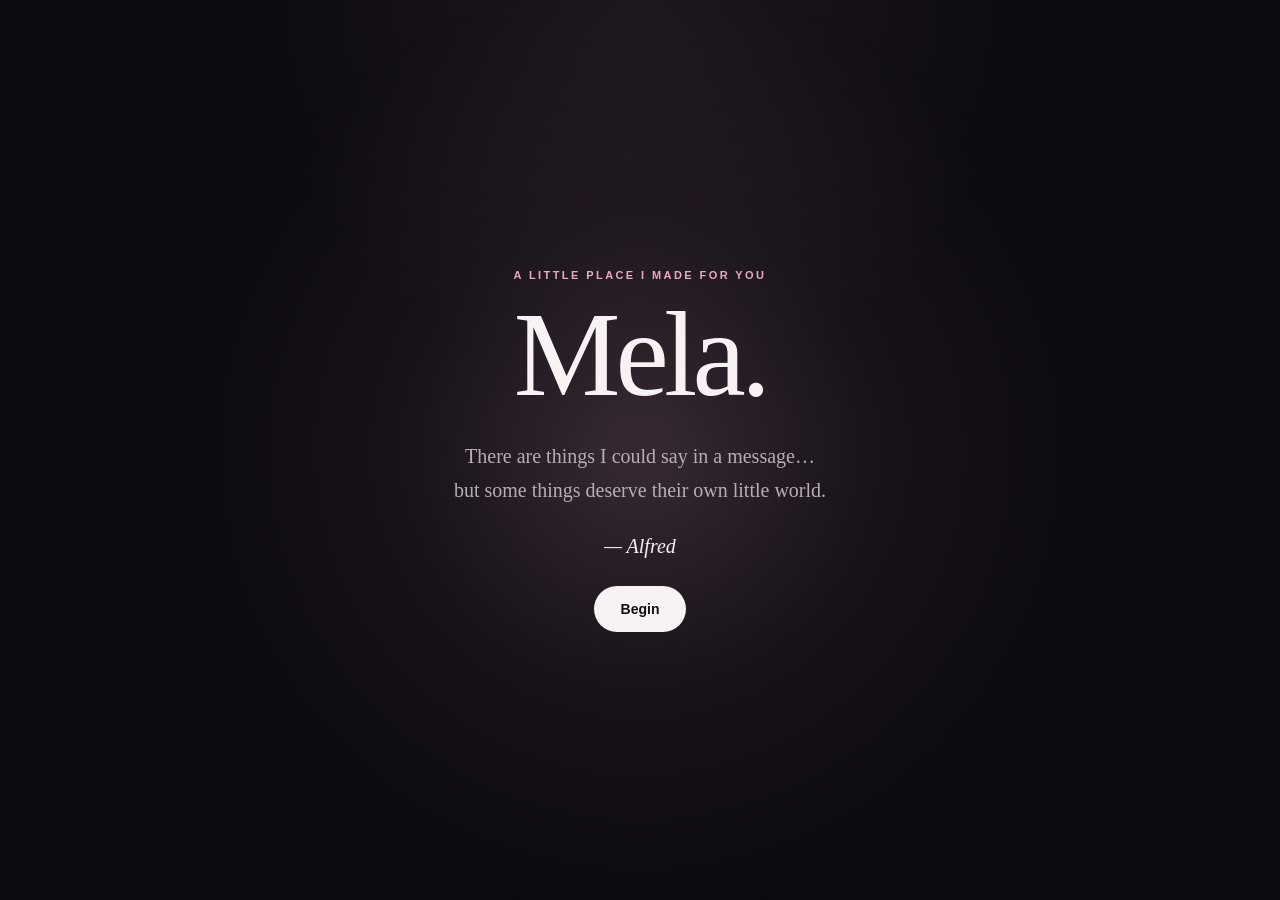
==== index.html @ 65b45f45 "Enhance index.html with meta tags and viewport settings Added additional meta tags for mobile web ap" ====
<!doctype html>
<html lang="en">
<head>
 <head>
  <meta charset="UTF-8" />

  <meta
    name="viewport"
    content="width=device-width, initial-scale=1.0, viewport-fit=cover"
  />

  <meta name="theme-color" content="#0d0b10" />

  <meta
    name="description"
    content="A little world made especially for Mela."
  />

  <meta name="mobile-web-app-capable" content="yes" />

  <meta
    name="apple-mobile-web-app-capable"
    content="yes"
  />

  <meta
    name="apple-mobile-web-app-status-bar-style"
    content="black-translucent"
  />

  <meta
    name="apple-mobile-web-app-title"
    content="TATTOO ❤️"
  />

  <meta
    name="application-name"
    content="TATTOO ❤️"
  />

  <link rel="manifest" href="manifest.json" />

  <link
    rel="icon"
    type="image/svg+xml"
    href="icon.svg"
  />

  <link
    rel="apple-touch-icon"
    href="icon.svg"
  />

  <title>TATTOO — for Mela</title>

  <link rel="stylesheet" href="style.css" />
</head>
</head>

<body>
  <div id="app">

    <!-- OPENING -->
    <section class="screen opening active" id="opening">
      <div class="glow"></div>

      <div class="opening-content">
        <p class="eyebrow">A little place I made for you</p>

        <h1>Mela.</h1>

        <p class="sweet">
          There are things I could say in a message…<br>
          but some things deserve their own little world.
        </p>

        <p class="signature">— Alfred</p>

        <button class="primary" id="beginBtn">Begin</button>
      </div>
    </section>


    <!-- STORY -->
    <main class="story" id="story" aria-hidden="true">

      <header class="topbar">
        <button class="icon-btn" id="homeBtn" aria-label="Back to opening">⌂</button>

        <span id="chapterLabel">Chapter 01</span>

        <button class="icon-btn" id="musicBtn" aria-label="Toggle music">♫</button>
      </header>

      <div class="progress">
        <span id="progressBar"></span>
      </div>


      <!-- CHAPTER 1 -->
      <section class="chapter active" data-index="0">
        <p class="eyebrow">Chapter 01</p>

        <h2>The beginning.</h2>

        <p>
          Some stories don't arrive with a warning.
          They simply become part of you before you realise
          how much they matter.
        </p>

        <div class="media-card">
          <img
            src="media/IMG_8884.jpeg"
            alt="A memory of Mela"
          />
        </div>

        <p class="media-caption">
          And somehow, this became part of my story.
        </p>
      </section>


      <!-- CHAPTER 2 -->
      <section class="chapter" data-index="1">
        <p class="eyebrow">Chapter 02</p>

        <h2>The little things.</h2>

        <p>
          It's the small moments that stay:
          the conversations, the laughs, the looks,
          and all the ordinary moments that somehow became special.
        </p>

        <div class="media-card">
          <img
            src="media/c1cf6e0f-3262-482b-9db9-1574b2c92e5d.jpeg"
            alt="Another memory of Mela"
          />
        </div>

        <p class="media-caption">
          Little moments. Big memories.
        </p>
      </section>


      <!-- CHAPTER 3 -->
      <section class="chapter" data-index="2">
        <p class="eyebrow">Chapter 03</p>

        <h2>Us.</h2>

        <p>
          Not perfect. Not always easy.
          Just real — and worth remembering.
        </p>

        <div class="media-card video-card">
          <video
            controls
            playsinline
            preload="metadata"
          >
            <source
  src="media/6F8C5336-33B2-4CD9-A7C4-6F1FE5FA0312.mp4"
  type="video/mp4"
/>
            Your browser does not support this video.
          </video>
        </div>

        <p class="media-caption">
          One more memory I never want to forget.
        </p>
      </section>


      <!-- CHAPTER 4 -->
      <section class="chapter" data-index="3">
        <p class="eyebrow">Chapter 04</p>

        <h2>What I want you to know.</h2>

        <p>
          You matter to me in ways that are difficult
          to fit into a screen.
          This little world is my way of making space for those words.
        </p>

        <div class="media-card video-card">
          <video
            controls
            playsinline
            preload="metadata"
          >
            <source
              src="media/copy_B7E86F70-ED63-4426-9A21-75A2BD85EF15.mov"
              type="video/quicktime"
            />
            Your browser does not support this video.
          </video>
        </div>
      </section>


      <!-- CHAPTER 5 -->
      <section class="chapter" data-index="4">
        <p class="eyebrow">Chapter 05</p>

        <h2>Still writing.</h2>

        <p>
          Maybe the best part is that the story isn't finished.
          There are still places to go, memories to make,
          and pages we haven't written.
        </p>

        <div class="media-stack">

          <div class="media-card video-card">
            <video
              controls
              playsinline
              preload="metadata"
            >
              <source
                src="media/fc272acb-c472-45c8-a748-3d5944e8c52e.mov"
                type="video/quicktime"
              />
              Your browser does not support this video.
            </video>
          </div>

          <div class="media-card video-card">
            <video
              controls
              playsinline
              preload="metadata"
            >
              <source
                src="media/filtered-2BC15C3E-9666-4DD9-9D1D-4308159D99EE.mov"
                type="video/quicktime"
              />
              Your browser does not support this video.
            </video>
          </div>

        </div>
      </section>


      <!-- LETTER -->
      <section class="chapter final" data-index="5">
        <p class="eyebrow">A letter</p>

        <h2>For Mela.</h2>

        <p>
          Thank you for being part of my story.
          Whatever the next pages look like,
          I will always be grateful for the moments
          that brought us here.
        </p>

        <div class="media-card video-card">
          <video
            controls
            playsinline
            preload="metadata"
          >
            <source
              src="media/filtered-40A0EFE6-1B3F-4306-94A2-9279CDBC20FC.mov"
              type="video/quicktime"
            />
            Your browser does not support this video.
          </video>
        </div>

        <p class="signature">
          Love,<br>
          Alfred
        </p>
      </section>


      <!-- OPEN WHEN -->
      <section class="chapter open-when-chapter">

  <div class="chapter-intro">
    <p class="eyebrow">A little something for you</p>

    <h2>Open When…</h2>

    <p class="chapter-description">
      Little letters for the moments when you need me.
    </p>
  </div>

  <div class="when-list">

    <button
      class="when-card"
      type="button"
      data-message="When you miss me"
    >
      <span class="envelope-icon" aria-hidden="true">
        <span class="envelope-flap"></span>
      </span>

      <span class="when-card-content">
        <span class="when-card-label">Open when…</span>

        <strong>When you miss me</strong>

        <small>
          Open when you’re missing me.
        </small>
      </span>

      <span class="when-card-arrow" aria-hidden="true">→</span>
    </button>


    <button
      class="when-card"
      type="button"
      data-message="When you're having a hard day"
    >
      <span class="envelope-icon" aria-hidden="true">
        <span class="envelope-flap"></span>
      </span>

      <span class="when-card-content">
        <span class="when-card-label">Open when…</span>

        <strong>When you're having a hard day</strong>

        <small>
          Open when today feels a little too heavy.
        </small>
      </span>

      <span class="when-card-arrow" aria-hidden="true">→</span>
    </button>


    <button
      class="when-card"
      type="button"
      data-message="When you need a smile"
    >
      <span class="envelope-icon" aria-hidden="true">
        <span class="envelope-flap"></span>
      </span>

      <span class="when-card-content">
        <span class="when-card-label">Open when…</span>

        <strong>When you need a smile</strong>

        <small>
          Open when you need a little smile.
        </small>
      </span>

      <span class="when-card-arrow" aria-hidden="true">→</span>
    </button>

  </div>

</section>

      <!-- NAVIGATION -->
      <nav class="nav-controls">

        <button class="secondary" id="prevBtn">
          Back
        </button>

        <button class="primary small" id="nextBtn">
          Next
        </button>

      </nav>

    </main>


    <!-- MUSIC -->
    <audio id="song" preload="metadata" loop></audio>
<div class="modal" id="whenModal" aria-hidden="true">
  <div class="modal-inner" role="dialog" aria-modal="true" aria-labelledby="modalTitle">

    <button
      class="close"
      id="closeModal"
      type="button"
      aria-label="Close letter"
    >
      ×
    </button>

    <p class="eyebrow">A letter for you</p>

    <h2 id="modalTitle"></h2>

    <p id="modalText"></p>

  </div>
</div>
  </div>

  <script src="app.js"></script>
</body>
</html>
---- style.css ----
:root {
  --bg: #0d0b10;
  --panel: #17131b;
  --panel-soft: #1d1821;
  --text: #f8f2f5;
  --muted: #b9adb5;
  --accent: #e9a8c4;
  --line: rgba(255,255,255,.12);
  --shadow: rgba(0,0,0,.35);
}

* {
  box-sizing: border-box;
}

html {
  min-height: 100%;
  background: var(--bg);
  scroll-behavior: smooth;
}

body {
  margin: 0;
  min-height: 100%;
  background:
    radial-gradient(circle at 50% 0%, rgba(233,168,196,.08), transparent 35%),
    var(--bg);
  color: var(--text);
  font-family: Georgia, "Times New Roman", serif;
  overflow: hidden;
}

button {
  font: inherit;
  -webkit-tap-highlight-color: transparent;
}

.screen,
.story {
  min-height: 100svh;
}


/* OPENING */

.opening {
  display: grid;
  place-items: center;
  padding: 28px;
  position: relative;
  overflow: hidden;
}

.glow {
  position: absolute;
  width: 75vw;
  height: 75vw;
  border-radius: 50%;
  background:
    radial-gradient(
      circle,
      rgba(233,168,196,.20),
      rgba(233,168,196,.05) 35%,
      transparent 70%
    );
  filter: blur(14px);
  animation: pulse 5s ease-in-out infinite;
}

.opening-content {
  position: relative;
  max-width: 620px;
  text-align: center;
  animation: rise .9s ease both;
}

.eyebrow {
  margin: 0;
  font: 600 11px/1.4 Arial, sans-serif;
  letter-spacing: .22em;
  text-transform: uppercase;
  color: var(--accent);
}

h1 {
  font-size: clamp(64px, 18vw, 120px);
  line-height: .9;
  margin: 18px 0 30px;
  font-weight: 400;
  letter-spacing: -.04em;
}

h2 {
  font-size: clamp(38px, 10vw, 68px);
  line-height: 1.02;
  font-weight: 400;
  margin: 12px 0 24px;
  letter-spacing: -.025em;
}

.sweet {
  font-size: 20px;
  line-height: 1.7;
  color: var(--muted);
}

.signature {
  font-style: italic;
  font-size: 20px;
  margin: 28px 0;
}


/* BUTTONS */

.primary,
.secondary,
.icon-btn,
.when-list button {
  border: 0;
  cursor: pointer;
}

.primary {
  background: var(--text);
  color: #111;
  padding: 15px 27px;
  border-radius: 999px;
  font-family: Arial, sans-serif;
  font-size: 14px;
  font-weight: 700;
  transition:
    transform .2s ease,
    opacity .2s ease;
}

.primary:active {
  transform: scale(.96);
  opacity: .85;
}

.small {
  padding: 12px 23px;
}

.secondary {
  background: transparent;
  color: var(--muted);
  padding: 12px 20px;
  font-family: Arial, sans-serif;
  font-size: 13px;
  font-weight: 600;
}

.icon-btn {
  width: 40px;
  height: 40px;
  border-radius: 50%;
  background: var(--panel);
  color: var(--text);
  font-size: 18px;
  transition: transform .2s ease, background .2s ease;
}

.icon-btn:active {
  transform: scale(.92);
  background: var(--panel-soft);
}


/* STORY */

.story {
  display: none;
  position: relative;
  padding: 0 22px 120px;
  overflow-y: auto;
  overflow-x: hidden;
  -webkit-overflow-scrolling: touch;
}

.story.visible {
  display: block;
}

.topbar {
  height: 68px;
  display: flex;
  align-items: center;
  justify-content: space-between;
  max-width: 720px;
  margin: auto;
  font: 600 10px Arial, sans-serif;
  letter-spacing: .16em;
  text-transform: uppercase;
  color: var(--muted);
}

.progress {
  height: 2px;
  max-width: 720px;
  margin: auto;
  background: var(--line);
  overflow: hidden;
}

.progress span {
  display: block;
  height: 100%;
  background: var(--accent);
  width: 14.28%;
  transition: width .4s ease;
}

.chapter {
  display: none;
  max-width: 720px;
  margin: 0 auto;
  padding: 12vh 4px 45px;
  animation: fade .45s ease;
}

.chapter.active {
  display: block;
}

.chapter > p:not(.eyebrow):not(.media-caption) {
  font-size: 20px;
  line-height: 1.75;
  color: #d8cfd4;
  max-width: 650px;
}


/* PHOTOS & VIDEOS */

.media-card {
  position: relative;
  margin-top: 34px;
  overflow: hidden;
  border: 1px solid var(--line);
  border-radius: 24px;
  background:
    linear-gradient(145deg, #1d1821, #100d13);
  box-shadow: 0 20px 50px var(--shadow);
}

.media-card img {
  display: block;
  width: 100%;
  height: auto;
  max-height: 72svh;
  object-fit: cover;
}

.video-card {
  background: #000;
}

.video-card video {
  display: block;
  width: 100%;
  max-height: 72svh;
  object-fit: contain;
  background: #000;
}

.media-caption {
  margin: 14px 8px 0;
  color: var(--muted);
  font-size: 14px;
  line-height: 1.6;
  text-align: center;
  font-style: italic;
}

.media-stack {
  display: grid;
  gap: 20px;
  margin-top: 34px;
}

.media-stack .media-card {
  margin-top: 0;
}


/* FINAL LETTER */

.final {
  padding-bottom: 100px;
}

.final .signature {
  margin-top: 38px;
  line-height: 1.7;
}

.open-when {
  padding-bottom: 140px;
}


/* OPEN WHEN */

.when-list {
  display: grid;
  gap: 12px;
  margin-top: 35px;
}

.when-list button {
  padding: 19px 20px;
  border: 1px solid var(--line);
  border-radius: 16px;
  background: var(--panel);
  color: var(--text);
  text-align: left;
  font: 16px Georgia, serif;
  transition:
    transform .2s ease,
    background .2s ease;
}

.when-list button:active {
  transform: scale(.98);
  background: var(--panel-soft);
}


/* MODAL */

.modal {
  display: none;
  position: fixed;
  inset: 0;
  z-index: 20;
  background: rgba(0,0,0,.78);
  padding: 24px;
  place-items: center;
  backdrop-filter: blur(8px);
}

.modal.open {
  display: grid;
}

.modal-inner {
  width: min(520px, 100%);
  max-height: 80svh;
  overflow-y: auto;
  background: var(--panel);
  border: 1px solid var(--line);
  border-radius: 24px;
  padding: 30px;
  position: relative;
  box-shadow: 0 30px 80px rgba(0,0,0,.5);
  animation: modalIn .25s ease both;
}

.modal-inner p:not(.eyebrow) {
  font-size: 20px;
  line-height: 1.7;
  color: #ddd3d8;
}

.close {
  position: absolute;
  right: 15px;
  top: 12px;
  background: none;
  border: 0;
  color: var(--muted);
  font-size: 28px;
  cursor: pointer;
}


/* BOTTOM NAVIGATION */

.nav-controls {
  position: fixed;
  z-index: 15;
  bottom: 0;
  left: 0;
  right: 0;
  padding: 15px 22px calc(15px + env(safe-area-inset-bottom));
  display: flex;
  justify-content: space-between;
  align-items: center;
  gap: 12px;
  background:
    linear-gradient(
      transparent,
      rgba(13,11,16,.94) 30%,
      var(--bg) 100%
    );
  pointer-events: none;
}

.nav-controls button {
  pointer-events: auto;
}


/* ANIMATIONS */

@keyframes rise {
  from {
    opacity: 0;
    transform: translateY(20px);
  }

  to {
    opacity: 1;
    transform: translateY(0);
  }
}

@keyframes fade {
  from {
    opacity: 0;
    transform: translateY(10px);
  }

  to {
    opacity: 1;
    transform: translateY(0);
  }
}

@keyframes pulse {
  0%, 100% {
    transform: scale(1);
    opacity: .8;
  }

  50% {
    transform: scale(1.08);
    opacity: 1;
  }
}

@keyframes modalIn {
  from {
    opacity: 0;
    transform: scale(.96) translateY(10px);
  }

  to {
    opacity: 1;
    transform: scale(1) translateY(0);
  }
}


/* DESKTOP */

@media (min-width: 700px) {

  .story {
    padding-left: 35px;
    padding-right: 35px;
  }

  .chapter {
    padding-top: 15vh;
  }

  .media-card {
    border-radius: 28px;
  }

  .nav-controls {
    padding-left: max(35px, calc((100vw - 720px) / 2));
    padding-right: max(35px, calc((100vw - 720px) / 2));
  }
}
/* =========================
   OPEN WHEN — SPECIAL DESIGN
========================= */

.open-when {
  text-align: center;
}

.open-when h2 {
  max-width: 600px;
  margin-left: auto;
  margin-right: auto;
}

.open-when .eyebrow {
  margin-bottom: 8px;
}

.when-list {
  max-width: 560px;
  margin: 42px auto 0;
  gap: 14px;
}

.when-list button {
  position: relative;
  min-height: 70px;
  padding: 20px 24px;
  border: 1px solid rgba(233,168,196,.18);
  border-radius: 20px;
  background:
    linear-gradient(
      135deg,
      rgba(233,168,196,.08),
      rgba(255,255,255,.025)
    );
  color: var(--text);
  text-align: left;
  font: 17px Georgia, serif;
  transition:
    transform .2s ease,
    border-color .2s ease,
    background .2s ease;
}

.when-list button::after {
  content: "›";
  position: absolute;
  right: 22px;
  top: 50%;
  transform: translateY(-50%);
  color: var(--accent);
  font-size: 25px;
}

.when-list button:active {
  transform: scale(.97);
  border-color: rgba(233,168,196,.45);
}


/* OPEN WHEN MODAL */

.modal {
  backdrop-filter: blur(12px);
  -webkit-backdrop-filter: blur(12px);
}

.modal-inner {
  text-align: center;
  padding: 42px 28px 35px;
  border-color: rgba(233,168,196,.2);
}

.modal-inner .eyebrow {
  padding-right: 20px;
  padding-left: 20px;
}

.modal-inner p:not(.eyebrow) {
  margin-top: 25px;
  font-size: 20px;
  line-height: 1.8;
}

.close {
  width: 38px;
  height: 38px;
  border-radius: 50%;
  background: rgba(255,255,255,.05);
  line-height: 32px;
}

@media (min-width: 700px) {
  .when-list {
    margin-top: 50px;
  }

  .when-list button:hover {
    transform: translateY(-2px);
    border-color: rgba(233,168,196,.35);
  }
}
/* =========================
   OPEN WHEN — LETTER CARDS
========================= */

.open-when-chapter {
  padding-bottom: 110px;
}

.chapter-intro {
  margin-bottom: 28px;
}

.chapter-intro .eyebrow {
  margin-bottom: 8px;
  font-size: 0.72rem;
  letter-spacing: 0.16em;
  text-transform: uppercase;
  opacity: 0.55;
}

.chapter-intro h2 {
  margin: 0;
}

.chapter-description {
  max-width: 320px;
  margin: 10px 0 0;
  line-height: 1.6;
  opacity: 0.68;
}


/* LETTER LIST */

.when-list {
  display: flex;
  flex-direction: column;
  gap: 16px;
}


/* ENVELOPE CARD */

.when-card {
  position: relative;

  display: flex;
  align-items: center;
  gap: 15px;

  width: 100%;
  min-height: 112px;

  padding: 20px 17px;

  border: 1px solid rgba(255, 255, 255, 0.13);
  border-radius: 18px;

  background:
    linear-gradient(
      145deg,
      rgba(255, 255, 255, 0.075),
      rgba(255, 255, 255, 0.025)
    );

  color: inherit;
  text-align: left;

  cursor: pointer;

  overflow: hidden;

  transition:
    transform 180ms ease,
    border-color 180ms ease,
    background 180ms ease,
    box-shadow 180ms ease;
}


/* subtle paper texture */

.when-card::after {
  content: "";

  position: absolute;
  inset: 0;

  pointer-events: none;

  background:
    linear-gradient(
      135deg,
      transparent 48%,
      rgba(255, 255, 255, 0.035) 49%,
      transparent 51%
    );

  opacity: 0.7;
}


/* TAP EFFECT */

.when-card:active {
  transform: scale(0.975);
}


/* DESKTOP / HOVER */

@media (hover: hover) {

  .when-card:hover {
    transform: translateY(-3px);

    border-color: rgba(255, 255, 255, 0.24);

    background:
      linear-gradient(
        145deg,
        rgba(255, 255, 255, 0.10),
        rgba(255, 255, 255, 0.035)
      );

    box-shadow:
      0 12px 30px rgba(0, 0, 0, 0.18);
  }

}


/* ENVELOPE ICON */

.envelope-icon {
  position: relative;

  flex: 0 0 48px;

  width: 48px;
  height: 36px;

  border: 1px solid rgba(255, 255, 255, 0.28);
  border-radius: 7px;

  background: rgba(255, 255, 255, 0.055);

  overflow: hidden;
}


/* envelope diagonal folds */

.envelope-icon::before,
.envelope-icon::after {
  content: "";

  position: absolute;

  top: 8px;

  width: 31px;
  height: 1px;

  background: rgba(255, 255, 255, 0.23);
}


.envelope-icon::before {
  left: -5px;
  transform: rotate(31deg);
}


.envelope-icon::after {
  right: -5px;
  transform: rotate(-31deg);
}


/* envelope flap */

.envelope-flap {
  position: absolute;

  top: -13px;
  left: 8px;

  width: 30px;
  height: 30px;

  border-right: 1px solid rgba(255, 255, 255, 0.25);
  border-bottom: 1px solid rgba(255, 255, 255, 0.25);

  transform: rotate(45deg);
}


/* TEXT */

.when-card-content {
  position: relative;
  z-index: 1;

  display: flex;
  flex-direction: column;

  flex: 1;

  min-width: 0;
}


.when-card-label {
  margin-bottom: 4px;

  font-size: 0.65rem;
  font-weight: 600;

  letter-spacing: 0.14em;
  text-transform: uppercase;

  opacity: 0.45;
}


.when-card strong {
  display: block;

  font-size: 0.98rem;
  font-weight: 600;

  line-height: 1.35;
}


.when-card small {
  display: block;

  margin-top: 6px;

  font-size: 0.78rem;
  line-height: 1.45;

  opacity: 0.58;
}


/* ARROW */

.when-card-arrow {
  position: relative;
  z-index: 1;

  flex: 0 0 auto;

  font-size: 1.05rem;

  opacity: 0.45;

  transition:
    transform 180ms ease,
    opacity 180ms ease;
}


.when-card:hover .when-card-arrow {
  transform: translateX(3px);
  opacity: 0.8;
}


/* MOBILE */

@media (max-width: 480px) {

  .when-card {
    min-height: 108px;
    padding: 18px 15px;
    gap: 13px;
  }

  .envelope-icon {
    flex-basis: 44px;
    width: 44px;
    height: 33px;
  }

  .envelope-flap {
    left: 7px;
    width: 28px;
    height: 28px;
  }

  .when-card strong {
    font-size: 0.94rem;
  }

  .when-card small {
    font-size: 0.75rem;
  }

}
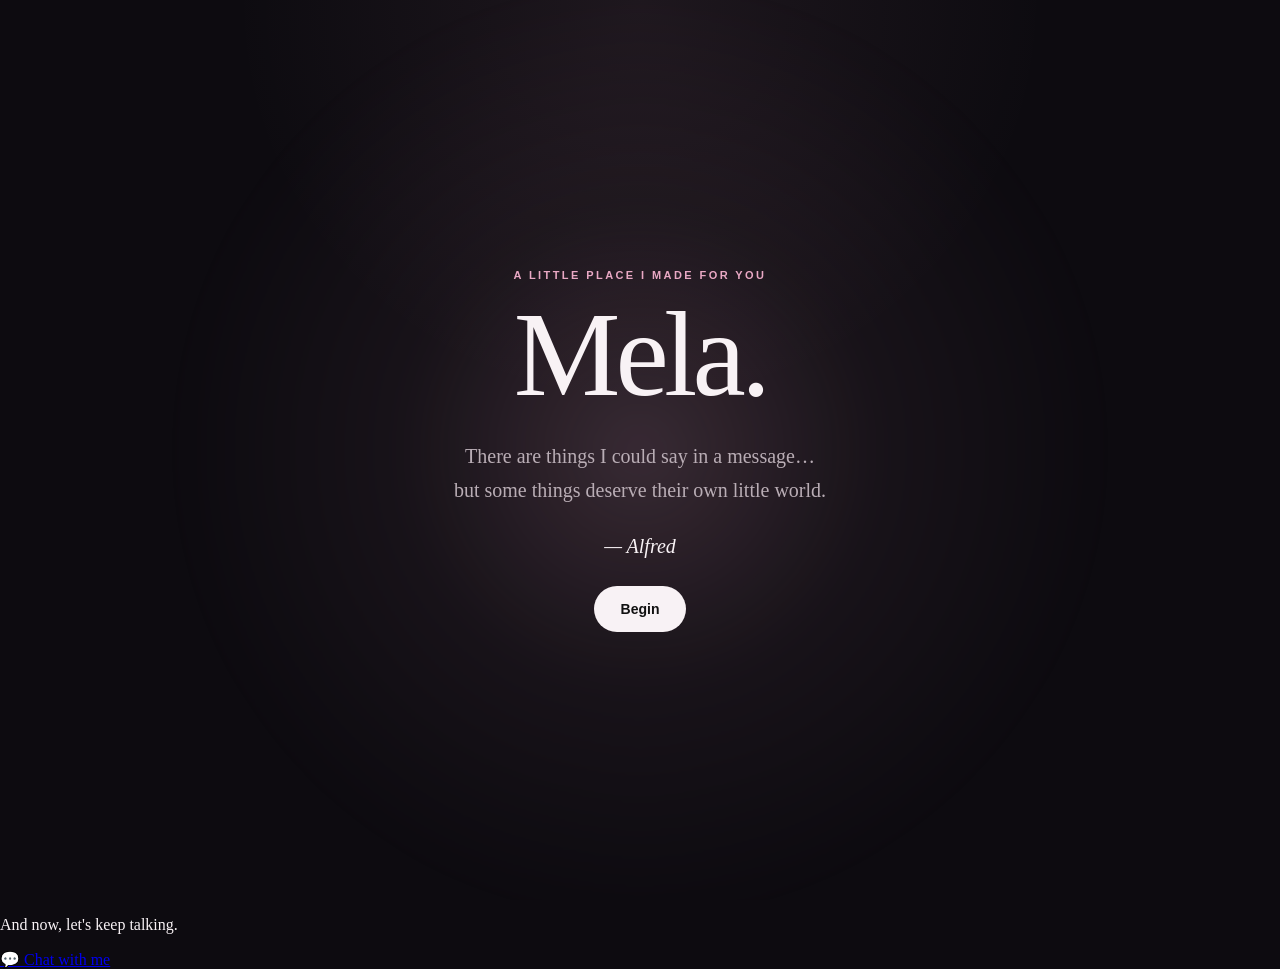
==== commit 7f3d598a: "Add chat button to index.html" ====
--- a/index.html
+++ b/index.html
@@ -416,3 +416,11 @@
   <script src="app.js"></script>
 </body>
 </html>
+<!-- CHAT BUTTON -->
+<div class="chat-next">
+  <p>And now, let's keep talking.</p>
+
+  <a href="chat.html" class="chat-button">
+    💬 Chat with me
+  </a>
+</div>
--- a/style.css
+++ b/style.css
@@ -882,3 +882,14 @@
   }
 
 }
+.story {
+  overflow-y: auto;
+  height: 100dvh;
+}
+
+.chapter {
+  height: auto;
+  min-height: 100%;
+  overflow: visible;
+  padding-bottom: 120px;
+}
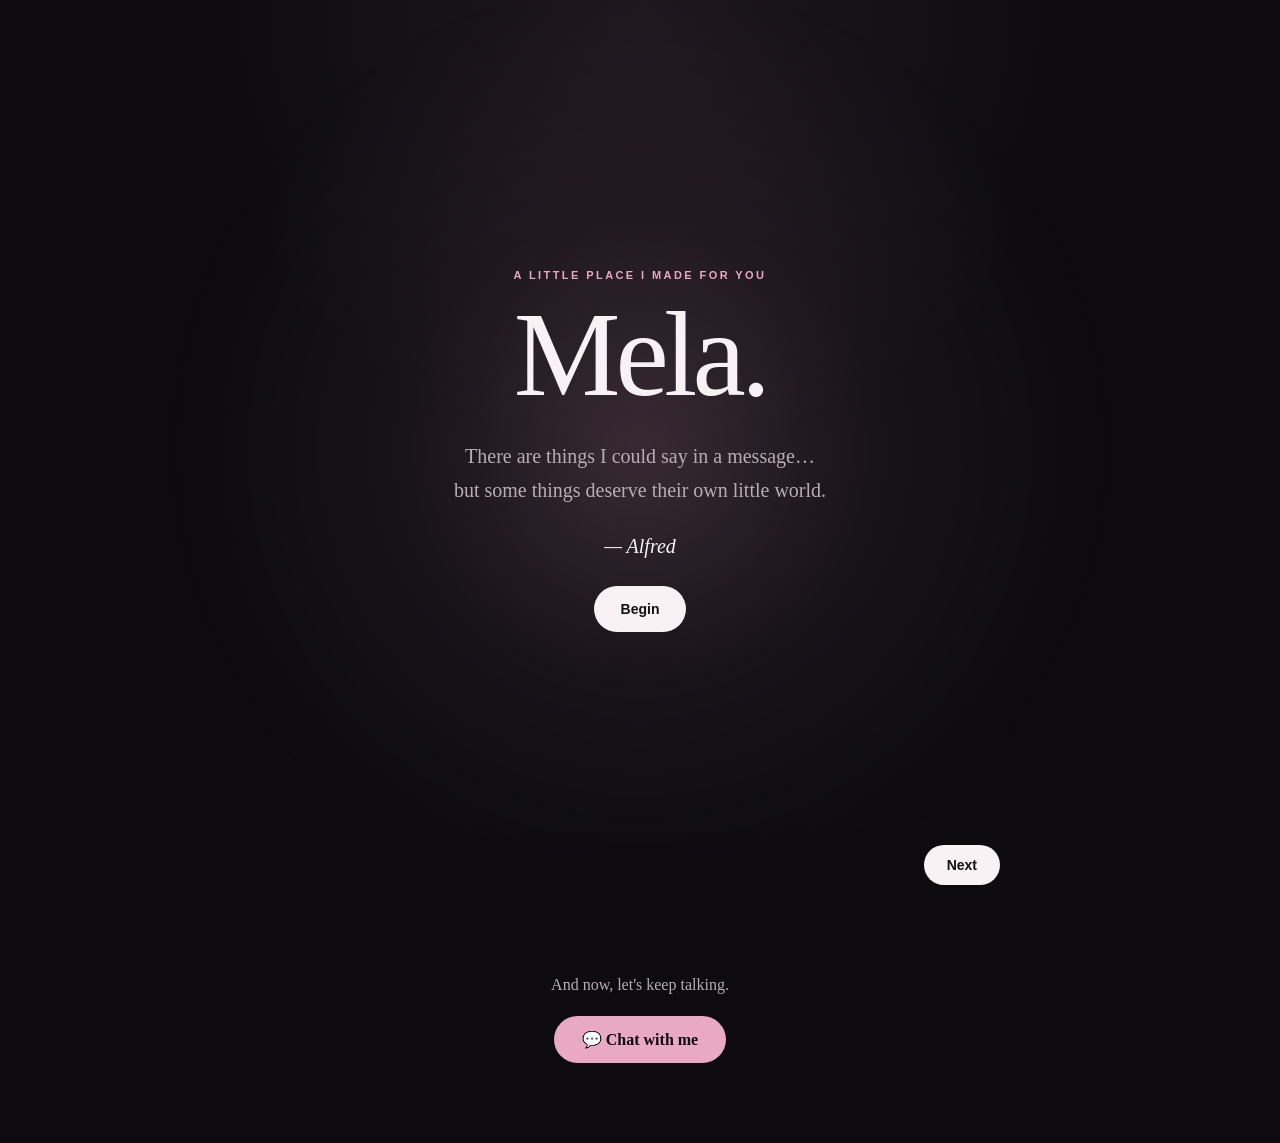
==== commit bdfd6261: "Add chat button for user engagement Added a chat button section to encourage user interaction." ====
--- a/index.html
+++ b/index.html
@@ -370,7 +370,20 @@
     </button>
 
   </div>
-
+  </div>
+
+  <!-- CHAT BUTTON -->
+  <div class="chat-next">
+    <p>And now, let's keep talking.</p>
+
+    <a href="chat.html" class="chat-button">
+      💬 Chat with me
+    </a>
+  </div>
+
+</section>
+
+      <!-- NAVIGATION -->
 </section>
 
       <!-- NAVIGATION -->
@@ -416,11 +429,4 @@
   <script src="app.js"></script>
 </body>
 </html>
-<!-- CHAT BUTTON -->
-<div class="chat-next">
-  <p>And now, let's keep talking.</p>
-
-  <a href="chat.html" class="chat-button">
-    💬 Chat with me
-  </a>
-</div>
+
--- a/style.css
+++ b/style.css
@@ -893,3 +893,31 @@
   overflow: visible;
   padding-bottom: 120px;
 }
+/* CHAT BUTTON */
+
+.chat-next {
+  text-align: center;
+  padding: 60px 20px 80px;
+}
+
+.chat-next p {
+  color: var(--muted);
+  font-size: 16px;
+  margin-bottom: 22px;
+}
+
+.chat-button {
+  display: inline-block;
+  padding: 14px 28px;
+  border-radius: 999px;
+  background: var(--accent);
+  color: #0d0b10;
+  text-decoration: none;
+  font-weight: bold;
+  transition: transform 0.2s ease, opacity 0.2s ease;
+}
+
+.chat-button:hover {
+  transform: translateY(-2px);
+  opacity: 0.9;
+}
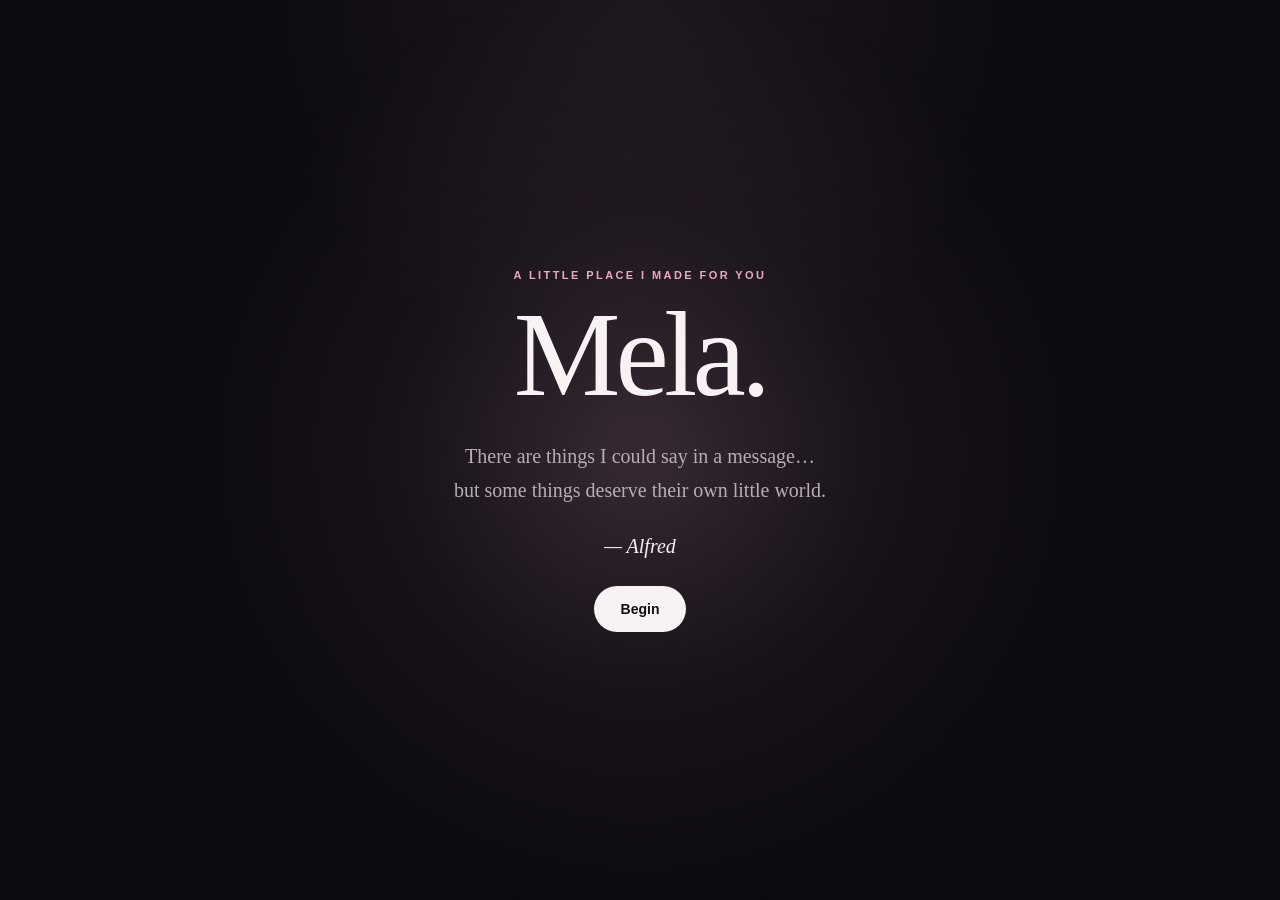
==== commit f20b5adb: "Update index.html" ====
--- a/index.html
+++ b/index.html
@@ -1,7 +1,6 @@
 <!doctype html>
 <html lang="en">
 <head>
- <head>
   <meta charset="UTF-8" />
 
   <meta
@@ -13,7 +12,7 @@
 
   <meta
     name="description"
-    content="A little world made especially for Mela."
+    content="A little place made especially for Mela."
   />
 
   <meta name="mobile-web-app-capable" content="yes" />
@@ -55,17 +54,24 @@
 
   <link rel="stylesheet" href="style.css" />
 </head>
-</head>
 
 <body>
+
   <div id="app">
 
-    <!-- OPENING -->
+    <!-- =========================
+         OPENING
+    ========================== -->
+
     <section class="screen opening active" id="opening">
+
       <div class="glow"></div>
 
       <div class="opening-content">
-        <p class="eyebrow">A little place I made for you</p>
+
+        <p class="eyebrow">
+          A little place I made for you
+        </p>
 
         <h1>Mela.</h1>
 
@@ -74,34 +80,85 @@
           but some things deserve their own little world.
         </p>
 
-        <p class="signature">— Alfred</p>
-
-        <button class="primary" id="beginBtn">Begin</button>
+        <p class="signature">
+          — Alfred
+        </p>
+
+        <button
+          class="primary"
+          id="beginBtn"
+          type="button"
+        >
+          Begin
+        </button>
+
       </div>
+
     </section>
 
 
-    <!-- STORY -->
-    <main class="story" id="story" aria-hidden="true">
+    <!-- =========================
+         STORY
+    ========================== -->
+
+    <main
+      class="story"
+      id="story"
+      aria-hidden="true"
+    >
+
+      <!-- TOP BAR -->
 
       <header class="topbar">
-        <button class="icon-btn" id="homeBtn" aria-label="Back to opening">⌂</button>
-
-        <span id="chapterLabel">Chapter 01</span>
-
-        <button class="icon-btn" id="musicBtn" aria-label="Toggle music">♫</button>
+
+        <button
+          class="icon-btn"
+          id="homeBtn"
+          type="button"
+          aria-label="Back to opening"
+        >
+          ⌂
+        </button>
+
+        <span id="chapterLabel">
+          Chapter 01
+        </span>
+
+        <button
+          class="icon-btn"
+          id="musicBtn"
+          type="button"
+          aria-label="Toggle music"
+        >
+          ♫
+        </button>
+
       </header>
+
+
+      <!-- PROGRESS -->
 
       <div class="progress">
         <span id="progressBar"></span>
       </div>
 
 
-      <!-- CHAPTER 1 -->
-      <section class="chapter active" data-index="0">
-        <p class="eyebrow">Chapter 01</p>
-
-        <h2>The beginning.</h2>
+      <!-- =========================
+           CHAPTER 1
+      ========================== -->
+
+      <section
+        class="chapter active"
+        data-index="0"
+      >
+
+        <p class="eyebrow">
+          Chapter 01
+        </p>
+
+        <h2>
+          The beginning.
+        </h2>
 
         <p>
           Some stories don't arrive with a warning.
@@ -110,23 +167,37 @@
         </p>
 
         <div class="media-card">
+
           <img
             src="media/IMG_8884.jpeg"
             alt="A memory of Mela"
           />
+
         </div>
 
         <p class="media-caption">
           And somehow, this became part of my story.
         </p>
+
       </section>
 
 
-      <!-- CHAPTER 2 -->
-      <section class="chapter" data-index="1">
-        <p class="eyebrow">Chapter 02</p>
-
-        <h2>The little things.</h2>
+      <!-- =========================
+           CHAPTER 2
+      ========================== -->
+
+      <section
+        class="chapter"
+        data-index="1"
+      >
+
+        <p class="eyebrow">
+          Chapter 02
+        </p>
+
+        <h2>
+          The little things.
+        </h2>
 
         <p>
           It's the small moments that stay:
@@ -135,23 +206,37 @@
         </p>
 
         <div class="media-card">
+
           <img
             src="media/c1cf6e0f-3262-482b-9db9-1574b2c92e5d.jpeg"
             alt="Another memory of Mela"
           />
+
         </div>
 
         <p class="media-caption">
           Little moments. Big memories.
         </p>
+
       </section>
 
 
-      <!-- CHAPTER 3 -->
-      <section class="chapter" data-index="2">
-        <p class="eyebrow">Chapter 03</p>
-
-        <h2>Us.</h2>
+      <!-- =========================
+           CHAPTER 3
+      ========================== -->
+
+      <section
+        class="chapter"
+        data-index="2"
+      >
+
+        <p class="eyebrow">
+          Chapter 03
+        </p>
+
+        <h2>
+          Us.
+        </h2>
 
         <p>
           Not perfect. Not always easy.
@@ -159,30 +244,47 @@
         </p>
 
         <div class="media-card video-card">
+
           <video
             controls
             playsinline
             preload="metadata"
           >
+
             <source
-  src="media/6F8C5336-33B2-4CD9-A7C4-6F1FE5FA0312.mp4"
-  type="video/mp4"
-/>
+              src="media/6F8C5336-33B2-4CD9-A7C4-6F1FE5FA0312.mp4"
+              type="video/mp4"
+            />
+
             Your browser does not support this video.
+
           </video>
+
         </div>
 
         <p class="media-caption">
           One more memory I never want to forget.
         </p>
+
       </section>
 
 
-      <!-- CHAPTER 4 -->
-      <section class="chapter" data-index="3">
-        <p class="eyebrow">Chapter 04</p>
-
-        <h2>What I want you to know.</h2>
+      <!-- =========================
+           CHAPTER 4
+      ========================== -->
+
+      <section
+        class="chapter"
+        data-index="3"
+      >
+
+        <p class="eyebrow">
+          Chapter 04
+        </p>
+
+        <h2>
+          What I want you to know.
+        </h2>
 
         <p>
           You matter to me in ways that are difficult
@@ -191,26 +293,43 @@
         </p>
 
         <div class="media-card video-card">
+
           <video
             controls
             playsinline
             preload="metadata"
           >
+
             <source
               src="media/copy_B7E86F70-ED63-4426-9A21-75A2BD85EF15.mov"
               type="video/quicktime"
             />
+
             Your browser does not support this video.
+
           </video>
-        </div>
+
+        </div>
+
       </section>
 
 
-      <!-- CHAPTER 5 -->
-      <section class="chapter" data-index="4">
-        <p class="eyebrow">Chapter 05</p>
-
-        <h2>Still writing.</h2>
+      <!-- =========================
+           CHAPTER 5
+      ========================== -->
+
+      <section
+        class="chapter"
+        data-index="4"
+      >
+
+        <p class="eyebrow">
+          Chapter 05
+        </p>
+
+        <h2>
+          Still writing.
+        </h2>
 
         <p>
           Maybe the best part is that the story isn't finished.
@@ -221,42 +340,65 @@
         <div class="media-stack">
 
           <div class="media-card video-card">
+
             <video
               controls
               playsinline
               preload="metadata"
             >
+
               <source
                 src="media/fc272acb-c472-45c8-a748-3d5944e8c52e.mov"
                 type="video/quicktime"
               />
+
               Your browser does not support this video.
+
             </video>
+
           </div>
 
+
           <div class="media-card video-card">
+
             <video
               controls
               playsinline
               preload="metadata"
             >
+
               <source
                 src="media/filtered-2BC15C3E-9666-4DD9-9D1D-4308159D99EE.mov"
                 type="video/quicktime"
               />
+
               Your browser does not support this video.
+
             </video>
+
           </div>
 
         </div>
+
       </section>
 
 
-      <!-- LETTER -->
-      <section class="chapter final" data-index="5">
-        <p class="eyebrow">A letter</p>
-
-        <h2>For Mela.</h2>
+      <!-- =========================
+           LETTER
+      ========================== -->
+
+      <section
+        class="chapter final"
+        data-index="5"
+      >
+
+        <p class="eyebrow">
+          A letter
+        </p>
+
+        <h2>
+          For Mela.
+        </h2>
 
         <p>
           Thank you for being part of my story.
@@ -266,134 +408,227 @@
         </p>
 
         <div class="media-card video-card">
+
           <video
             controls
             playsinline
             preload="metadata"
           >
+
             <source
               src="media/filtered-40A0EFE6-1B3F-4306-94A2-9279CDBC20FC.mov"
               type="video/quicktime"
             />
+
             Your browser does not support this video.
+
           </video>
+
         </div>
 
         <p class="signature">
           Love,<br>
           Alfred
         </p>
+
       </section>
 
 
-      <!-- OPEN WHEN -->
-      <section class="chapter open-when-chapter">
-
-  <div class="chapter-intro">
-    <p class="eyebrow">A little something for you</p>
-
-    <h2>Open When…</h2>
-
-    <p class="chapter-description">
-      Little letters for the moments when you need me.
-    </p>
-  </div>
-
-  <div class="when-list">
-
-    <button
-      class="when-card"
-      type="button"
-      data-message="When you miss me"
-    >
-      <span class="envelope-icon" aria-hidden="true">
-        <span class="envelope-flap"></span>
-      </span>
-
-      <span class="when-card-content">
-        <span class="when-card-label">Open when…</span>
-
-        <strong>When you miss me</strong>
-
-        <small>
-          Open when you’re missing me.
-        </small>
-      </span>
-
-      <span class="when-card-arrow" aria-hidden="true">→</span>
-    </button>
-
-
-    <button
-      class="when-card"
-      type="button"
-      data-message="When you're having a hard day"
-    >
-      <span class="envelope-icon" aria-hidden="true">
-        <span class="envelope-flap"></span>
-      </span>
-
-      <span class="when-card-content">
-        <span class="when-card-label">Open when…</span>
-
-        <strong>When you're having a hard day</strong>
-
-        <small>
-          Open when today feels a little too heavy.
-        </small>
-      </span>
-
-      <span class="when-card-arrow" aria-hidden="true">→</span>
-    </button>
-
-
-    <button
-      class="when-card"
-      type="button"
-      data-message="When you need a smile"
-    >
-      <span class="envelope-icon" aria-hidden="true">
-        <span class="envelope-flap"></span>
-      </span>
-
-      <span class="when-card-content">
-        <span class="when-card-label">Open when…</span>
-
-        <strong>When you need a smile</strong>
-
-        <small>
-          Open when you need a little smile.
-        </small>
-      </span>
-
-      <span class="when-card-arrow" aria-hidden="true">→</span>
-    </button>
-
-  </div>
-  </div>
-
-  <!-- CHAT BUTTON -->
-  <div class="chat-next">
-    <p>And now, let's keep talking.</p>
-
-    <a href="chat.html" class="chat-button">
-      💬 Chat with me
-    </a>
-  </div>
-
-</section>
-
-      <!-- NAVIGATION -->
-</section>
-
-      <!-- NAVIGATION -->
+      <!-- =========================
+           OPEN WHEN
+      ========================== -->
+
+      <section
+        class="chapter open-when-chapter"
+        data-index="6"
+      >
+
+        <div class="chapter-intro">
+
+          <p class="eyebrow">
+            A little something for you
+          </p>
+
+          <h2>
+            Open When…
+          </h2>
+
+          <p class="chapter-description">
+            Little letters for the moments when you need me.
+          </p>
+
+        </div>
+
+
+        <div class="when-list">
+
+
+          <!-- MISS ME -->
+
+          <button
+            class="when-card"
+            type="button"
+            data-message="When you miss me"
+          >
+
+            <span
+              class="envelope-icon"
+              aria-hidden="true"
+            >
+              <span class="envelope-flap"></span>
+            </span>
+
+            <span class="when-card-content">
+
+              <span class="when-card-label">
+                Open when…
+              </span>
+
+              <strong>
+                When you miss me
+              </strong>
+
+              <small>
+                Open when you’re missing me.
+              </small>
+
+            </span>
+
+            <span
+              class="when-card-arrow"
+              aria-hidden="true"
+            >
+              →
+            </span>
+
+          </button>
+
+
+          <!-- HARD DAY -->
+
+          <button
+            class="when-card"
+            type="button"
+            data-message="When you're having a hard day"
+          >
+
+            <span
+              class="envelope-icon"
+              aria-hidden="true"
+            >
+              <span class="envelope-flap"></span>
+            </span>
+
+            <span class="when-card-content">
+
+              <span class="when-card-label">
+                Open when…
+              </span>
+
+              <strong>
+                When you're having a hard day
+              </strong>
+
+              <small>
+                Open when today feels a little too heavy.
+              </small>
+
+            </span>
+
+            <span
+              class="when-card-arrow"
+              aria-hidden="true"
+            >
+              →
+            </span>
+
+          </button>
+
+
+          <!-- NEED A SMILE -->
+
+          <button
+            class="when-card"
+            type="button"
+            data-message="When you need a smile"
+          >
+
+            <span
+              class="envelope-icon"
+              aria-hidden="true"
+            >
+              <span class="envelope-flap"></span>
+            </span>
+
+            <span class="when-card-content">
+
+              <span class="when-card-label">
+                Open when…
+              </span>
+
+              <strong>
+                When you need a smile
+              </strong>
+
+              <small>
+                Open when you need a little smile.
+              </small>
+
+            </span>
+
+            <span
+              class="when-card-arrow"
+              aria-hidden="true"
+            >
+              →
+            </span>
+
+          </button>
+
+        </div>
+
+
+        <!-- =========================
+             CHAT BUTTON
+        ========================== -->
+
+        <div class="chat-next">
+
+          <p>
+            And now, let's keep talking.
+          </p>
+
+          <a
+            href="chat.html"
+            class="chat-button"
+          >
+            💬 Chat with me
+          </a>
+
+        </div>
+
+      </section>
+
+
+      <!-- =========================
+           NAVIGATION
+      ========================== -->
+
       <nav class="nav-controls">
 
-        <button class="secondary" id="prevBtn">
+        <button
+          class="secondary"
+          id="prevBtn"
+          type="button"
+        >
           Back
         </button>
 
-        <button class="primary small" id="nextBtn">
+        <button
+          class="primary small"
+          id="nextBtn"
+          type="button"
+        >
           Next
         </button>
 
@@ -402,31 +637,61 @@
     </main>
 
 
-    <!-- MUSIC -->
-    <audio id="song" preload="metadata" loop></audio>
-<div class="modal" id="whenModal" aria-hidden="true">
-  <div class="modal-inner" role="dialog" aria-modal="true" aria-labelledby="modalTitle">
-
-    <button
-      class="close"
-      id="closeModal"
-      type="button"
-      aria-label="Close letter"
+    <!-- =========================
+         MUSIC
+    ========================== -->
+
+    <audio
+      id="song"
+      preload="metadata"
+      loop
+    ></audio>
+
+
+    <!-- =========================
+         OPEN WHEN MODAL
+    ========================== -->
+
+    <div
+      class="modal"
+      id="whenModal"
+      aria-hidden="true"
     >
-      ×
-    </button>
-
-    <p class="eyebrow">A letter for you</p>
-
-    <h2 id="modalTitle"></h2>
-
-    <p id="modalText"></p>
+
+      <div
+        class="modal-inner"
+        role="dialog"
+        aria-modal="true"
+        aria-labelledby="modalTitle"
+      >
+
+        <button
+          class="close"
+          id="closeModal"
+          type="button"
+          aria-label="Close letter"
+        >
+          ×
+        </button>
+
+        <p class="eyebrow">
+          A letter for you
+        </p>
+
+        <h2 id="modalTitle"></h2>
+
+        <p id="modalText"></p>
+
+      </div>
+
+    </div>
 
   </div>
-</div>
-  </div>
+
+
+  <!-- APP JAVASCRIPT -->
 
   <script src="app.js"></script>
+
 </body>
 </html>
-
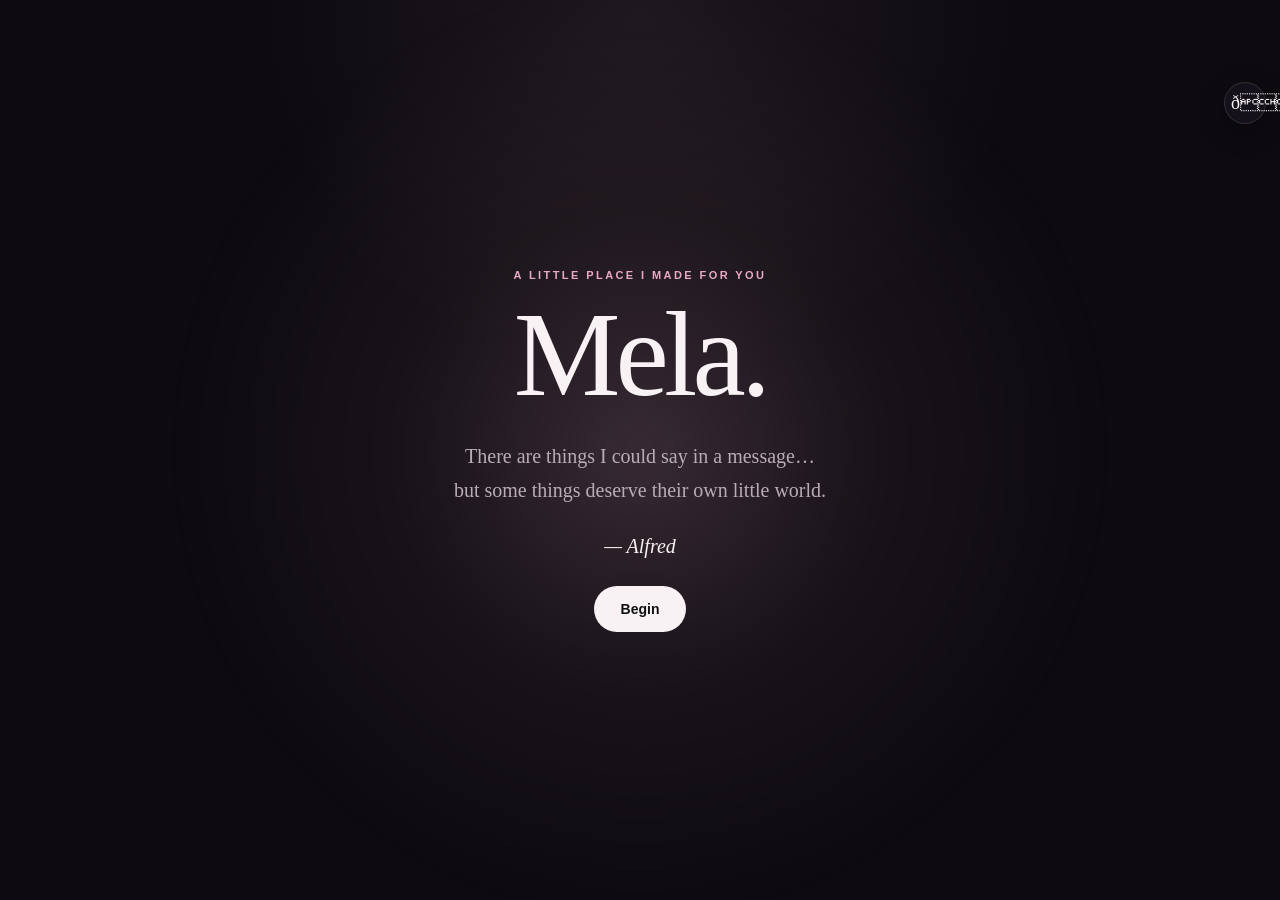
==== commit 20cc6c54: "Add script tag for notifications.js" ====
--- a/index.html
+++ b/index.html
@@ -692,6 +692,15 @@
   <!-- APP JAVASCRIPT -->
 
   <script src="app.js"></script>
-
+<script>
+  if ("serviceWorker" in navigator) {
+    window.addEventListener("load", () => {
+      navigator.serviceWorker.register("./service-worker.js")
+        .then(() => console.log("Tattoo app ready"))
+        .catch(error => console.error("Service worker error:", error));
+    });
+  }
+</script>
+  <script src="notifications.js"></script>
 </body>
 </html>
